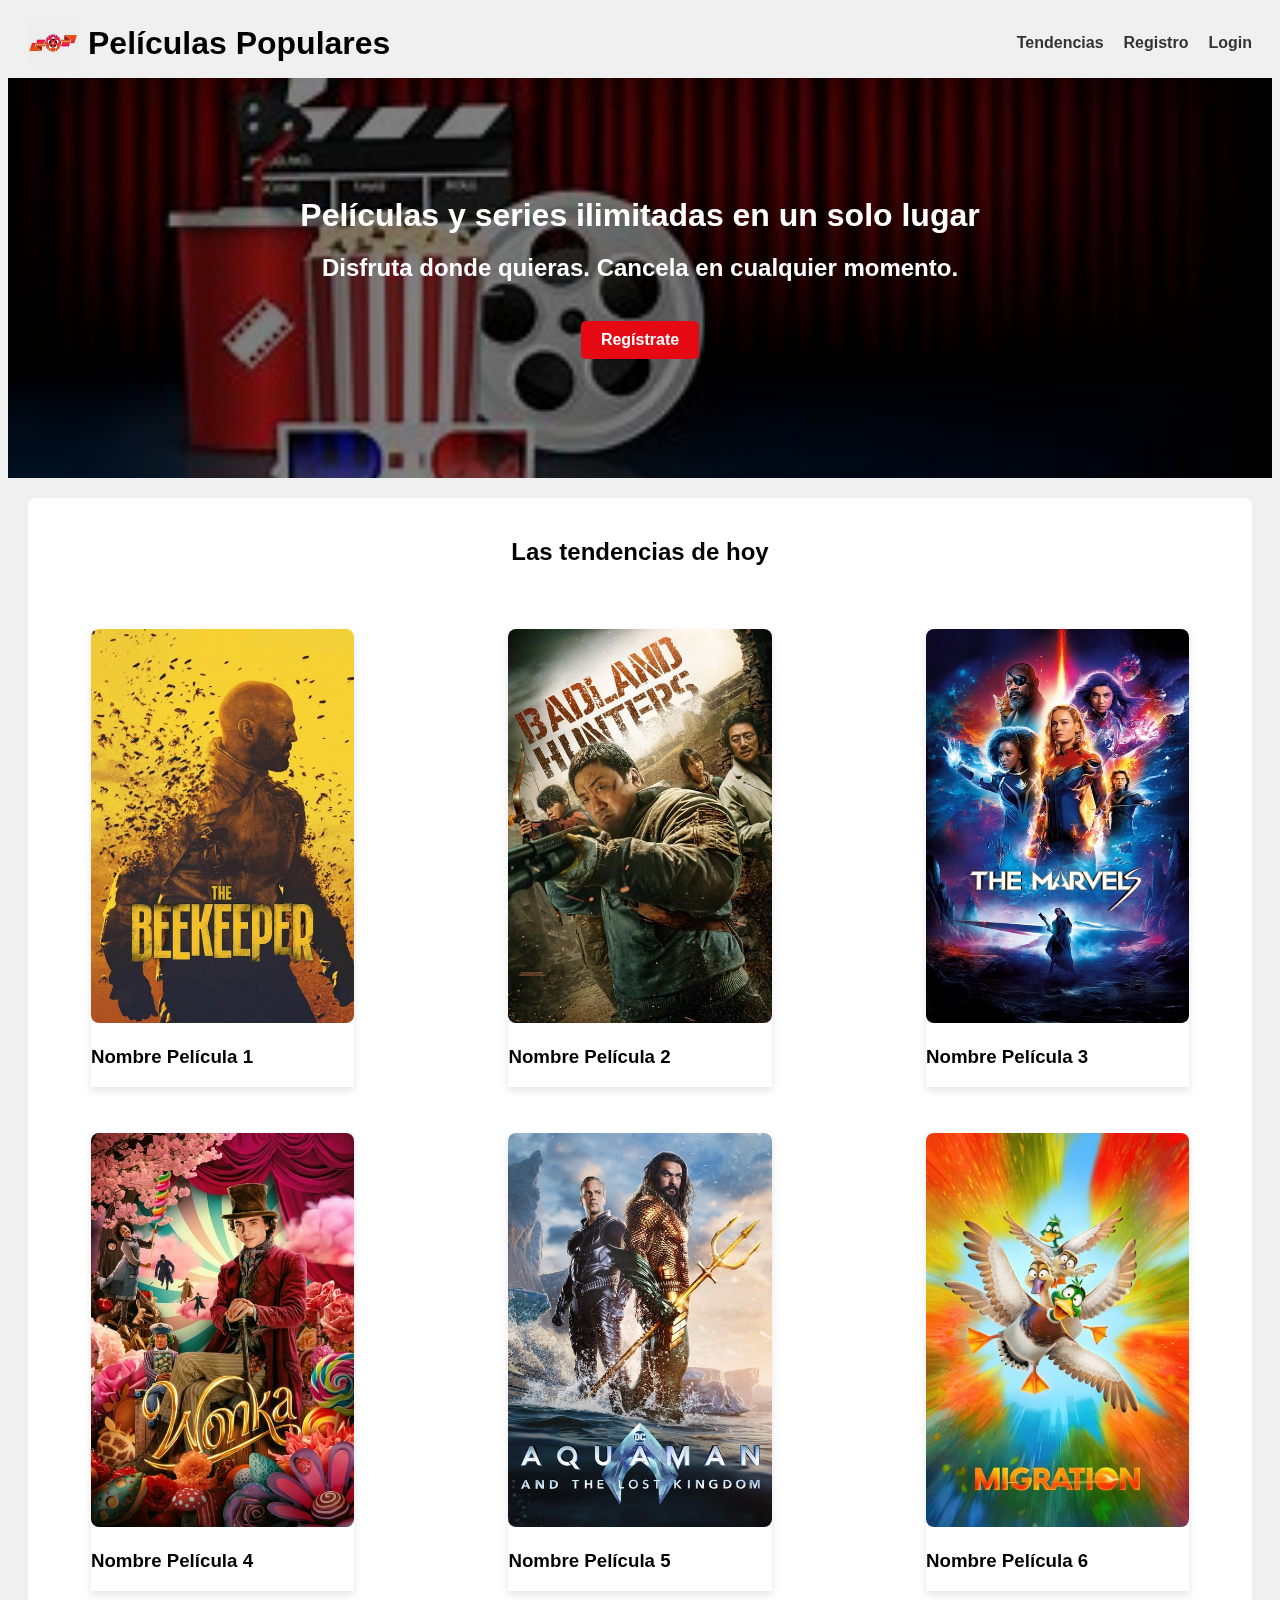
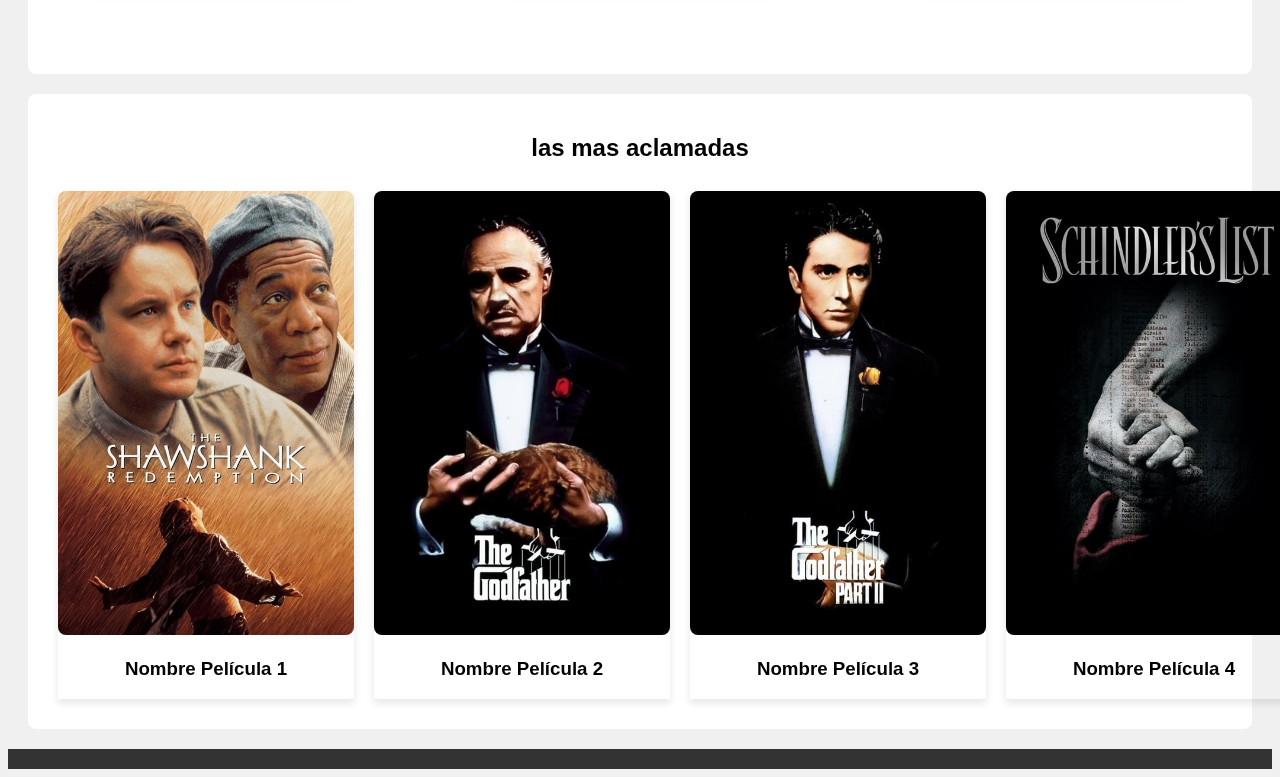
==== index.html @ fe39dc94 "tp front" ====
<!DOCTYPE html>
<html lang="es">

<head>
    <meta charset="UTF-8">
    <meta name="viewport" content="width=device-width, initial-scale=1.0">
    <title>Películas Populares</title>
    <link rel="stylesheet" href="/assets/css/styles.css">
</head>

<body>
    <header>
        <div class="logo-title-container">
            <img src="/assets/images/logo.png" alt="Logo" class="logo">
            <h1>Películas Populares</h1>
        </div>
        <nav>
            <ul>
                <li><a href="#tendencias">Tendencias</a></li>
                <li><a href="./pages/register.html">Registro</a></li>
                <li><a href="./pages/login.html">Login</a></li>
            </ul>
        </nav>
    </header>
    <div class="main-content">
        <img src="assets/images/cine.png" alt="Imagen de cine" class="movie-image">
        <div class="section-entertainment">
            <div class="titles-container">
                <h1>Películas y series ilimitadas en un solo lugar</h1>
                <h2>Disfruta donde quieras. Cancela en cualquier momento.</h2>
                <a href="./pages/registro.html" class="btn-signup">Regístrate</a>
            </div>
        </div>
    </div>
    <section id="tendencias-hoy">
        <h2 style="text-align: center;">Las tendencias de hoy</h2>
        <div class="peliculas-container">
            <div class="peliculas-grid">
                <!-- Aquí van las imágenes y detalles de las películas -->
                <div class="pelicula-grid" style="order: 1;">
                    <img src="assets/images/peli_1.jpg" alt="Nombre Película 1">
                    <h3>Nombre Película 1</h3>
                </div>
                <div class="pelicula-grid" style="order: 1;">
                    <img src="assets/images/peli_2.jpg" alt="Nombre Película 2">
                    <h3>Nombre Película 2</h3>
                </div>
                <div class="pelicula-grid" style="order: 1;">
                    <img src="assets/images/peli_3.jpg" alt="Nombre Película 2">
                    <h3>Nombre Película 3</h3>
                </div>
                <div class="pelicula-grid" style="order: 1;">
                    <img src="assets/images/peli_4.jpg" alt="Nombre Película 4">
                    <h3>Nombre Película 4</h3>
                </div>
                <div class="pelicula-grid" style="order: 1;">
                    <img src="assets/images/peli_5.jpg" alt="Nombre Película 5">
                    <h3>Nombre Película 5</h3>
                </div>
                <div class="pelicula-grid" style="order: 1;">
                    <img src="assets/images/peli_6.jpg" alt="Nombre Película 6">
                    <h3>Nombre Película 6</h3>
                </div>
            </div>
        </div>
      
    </section>

    <section id="tendencias">
        <h2 style="text-align: center;">las mas aclamadas</h2>
        <div class="peliculas-galeria">
            <div class="pelicula">
                <img src="assets/images/aclamada_1.jpg" alt="Nombre Película 1">
                <h3>Nombre Película 1</h3>
            </div>
            <div class="pelicula">
                <img src="assets\images\aclamada_2.jpg" alt="Nombre Película 2">
                <h3>Nombre Película 2</h3>
            </div>
            <div class="pelicula">
                <img src="assets\images\aclamada_3.jpg" alt="Nombre Película 3">
                <h3>Nombre Película 3</h3>
            </div>
            <div class="pelicula">
                <img src="assets\images\aclamada_4.jpg" alt="Nombre Película 4">
                <h3>Nombre Película 4</h3>
            </div>
            <div class="pelicula">
                <img src="assets\images\aclamada_5.jpg" alt="Nombre Película 5">
                <h3>Nombre Película 5</h3>
            </div>
            <div class="pelicula">
                <img src="assets\images\aclamada_6.jpg" alt="Nombre Película 6">
                <h3>Nombre Película 6</h3>
            </div>
            <div class="pelicula">
                <img src="assets\images\aclamada_7.jpg" alt="Nombre Película 7">
                <h3>Nombre Película 7</h3>
            </div>
            <div class="pelicula">
                <img src="assets\images\aclamada_8.jpg" alt="Nombre Película 8">
                <h3>Nombre Película 8</h3>
            </div>
            <div class="pelicula">
                <img src="assets\images\aclamada_9.jpg" alt="Nombre Película 9">
                <h3>Nombre Película 9</h3>
            </div>
            <div class="pelicula">
                <img src="assets\images\aclamada_10.jpg" alt="Nombre Película 10">
                <h3>Nombre Película 10</h3>
            </div>
            <div class="pelicula">
                <img src="assets\images\aclamada_11.jpg" alt="Nombre Película 11">
                <h3>Nombre Película 11</h3>
            </div>
            <div class="pelicula">
                <img src="assets\images\aclamada_12.jpg" alt="Nombre Película 12">
                <h3>Nombre Película 12</h3>
            </div>
        </div>
    </section>

    <footer>
      
    </footer>
</body>

</html>
---- assets/css/styles.css ----
body {
    font-family: Arial, sans-serif;
    background-color: #f0f0f0; 
}

header {
    display: flex;
    justify-content: space-between;
    align-items: center;
    padding: 10px 20px;
    background-color: transparent;
}

.logo-title-container {
    display: flex;
    align-items: center;
}

.logo {
    width: 50px;
    height: 50px;
    margin-right: 10px;
    mix-blend-mode: multiply;
}

h1 {
    margin: 0; 
}

nav ul {
    list-style-type: none;
    padding: 0;
    display: flex;
    margin: 0;
}

nav ul li {
    margin-left: 20px; 
}

nav ul li a {
    text-decoration: none;
    color: #333; 
    font-weight: bold;
}

section {
    margin: 20px;
    padding: 20px;
    background-color: white;
    border-radius: 8px;
}

.pelicula {
    margin-bottom: 20px;
}

.pelicula img {
    width: 100%;
    height: auto;
    border-radius: 8px;
}

footer {
    text-align: center;
    padding: 10px 0;
    background-color: #333;
    color: white;
}

input[type="text"],
input[type="email"],
input[type="password"] {
    display: block;
    width: 100%;
    padding: 10px;
    margin-top: 10px;
    box-sizing: border-box;
}

button {
    width: 100%;
    padding: 10px;
    background-color: #5cb85c;
    color: white;
    border: none;
    margin-top: 10px;
    cursor: pointer;
}

.main-content {
    display: flex;
    justify-content: center;
    align-items: center;
    background-color: #000;
    color: white;
    height: 400px; 
    position: relative;
    text-align: center;
}

.movie-image {
    width: 100%;
    height: 400px;
    object-fit: cover;
    opacity: 0.5; 
    position: absolute;
}

.section-entertainment {
    position: relative;
    z-index: 10;
}

.titles-container {
    max-width: 800px;
    padding: 20px;
}

.btn-signup {
    display: inline-block;
    padding: 10px 20px;
    background-color: #e50914;
    color: white;
    text-decoration: none;
    border-radius: 5px;
    margin-top: 20px;
    font-weight: bold;
}

.peliculas-galeria {
    display: flex;
    flex-wrap: nowrap; 
    animation: desplazar 30s linear infinite; 
}

.pelicula {
    flex: 0 0 25%; 
    margin: 10px;
    box-shadow: 0 4px 8px rgba(0,0,0,0.1);
    transition: transform 0.3s ease;
}

.pelicula img {
    width: 100%;
    height: auto;
    border-radius: 8px;
}

.pelicula h3 {
    text-align: center;
}

.pelicula:hover {
    transform: scale(1.05);
}

@keyframes desplazar {
    0% { transform: translateX(0); }
    100% { transform: translateX(-100%); } 
}

.peliculas-container {
    position: relative;
    margin: 20px 0;
    overflow: hidden;
}

.peliculas-grid {
    display: flex;
    flex-wrap: wrap;
    justify-content: space-around;
    padding: 20px;
}

.pelicula-grid {
    width: 23%;
    margin: 1%;
}

.btn-prev, .btn-next {
    position: absolute;
    top: 50%;
    padding: 10px 20px;
    color: white;
    background-color: #444;
    border: none;
    cursor: pointer;
}

.btn-prev {
    left: 10px;
}

.btn-next {
    right: 10px;
}

.btn-prev:hover, .btn-next:hover {
    background-color: #666;
} 

.peliculas-grid {
    display: flex;
    flex-wrap: wrap;
    justify-content: space-between; 
    padding: 20px; 
}

.pelicula-grid {
    width: 23%; 
    margin: 2%;
    box-shadow: 0 4px 8px rgba(0,0,0,0.1); 
    transition: transform 0.3s ease; 
}

.pelicula-grid img {
    width: 100%; 
    height: auto; 
    border-radius: 8px; 
}

.pelicula-grid:hover {
    transform: scale(1.05); 
}

.btn-prev, .btn-next {
    position: absolute;
    top: 50%; 
    transform: translateY(-50%); 
    padding: 10px 20px;
    color: white;
    background-color: #444;
    border: none;
    cursor: pointer;
}

.btn-prev {
    left: 0;
}

.btn-next {
    right: 0; 
}

.btn-prev:hover, .btn-next:hover {
    background-color: #666; 
}
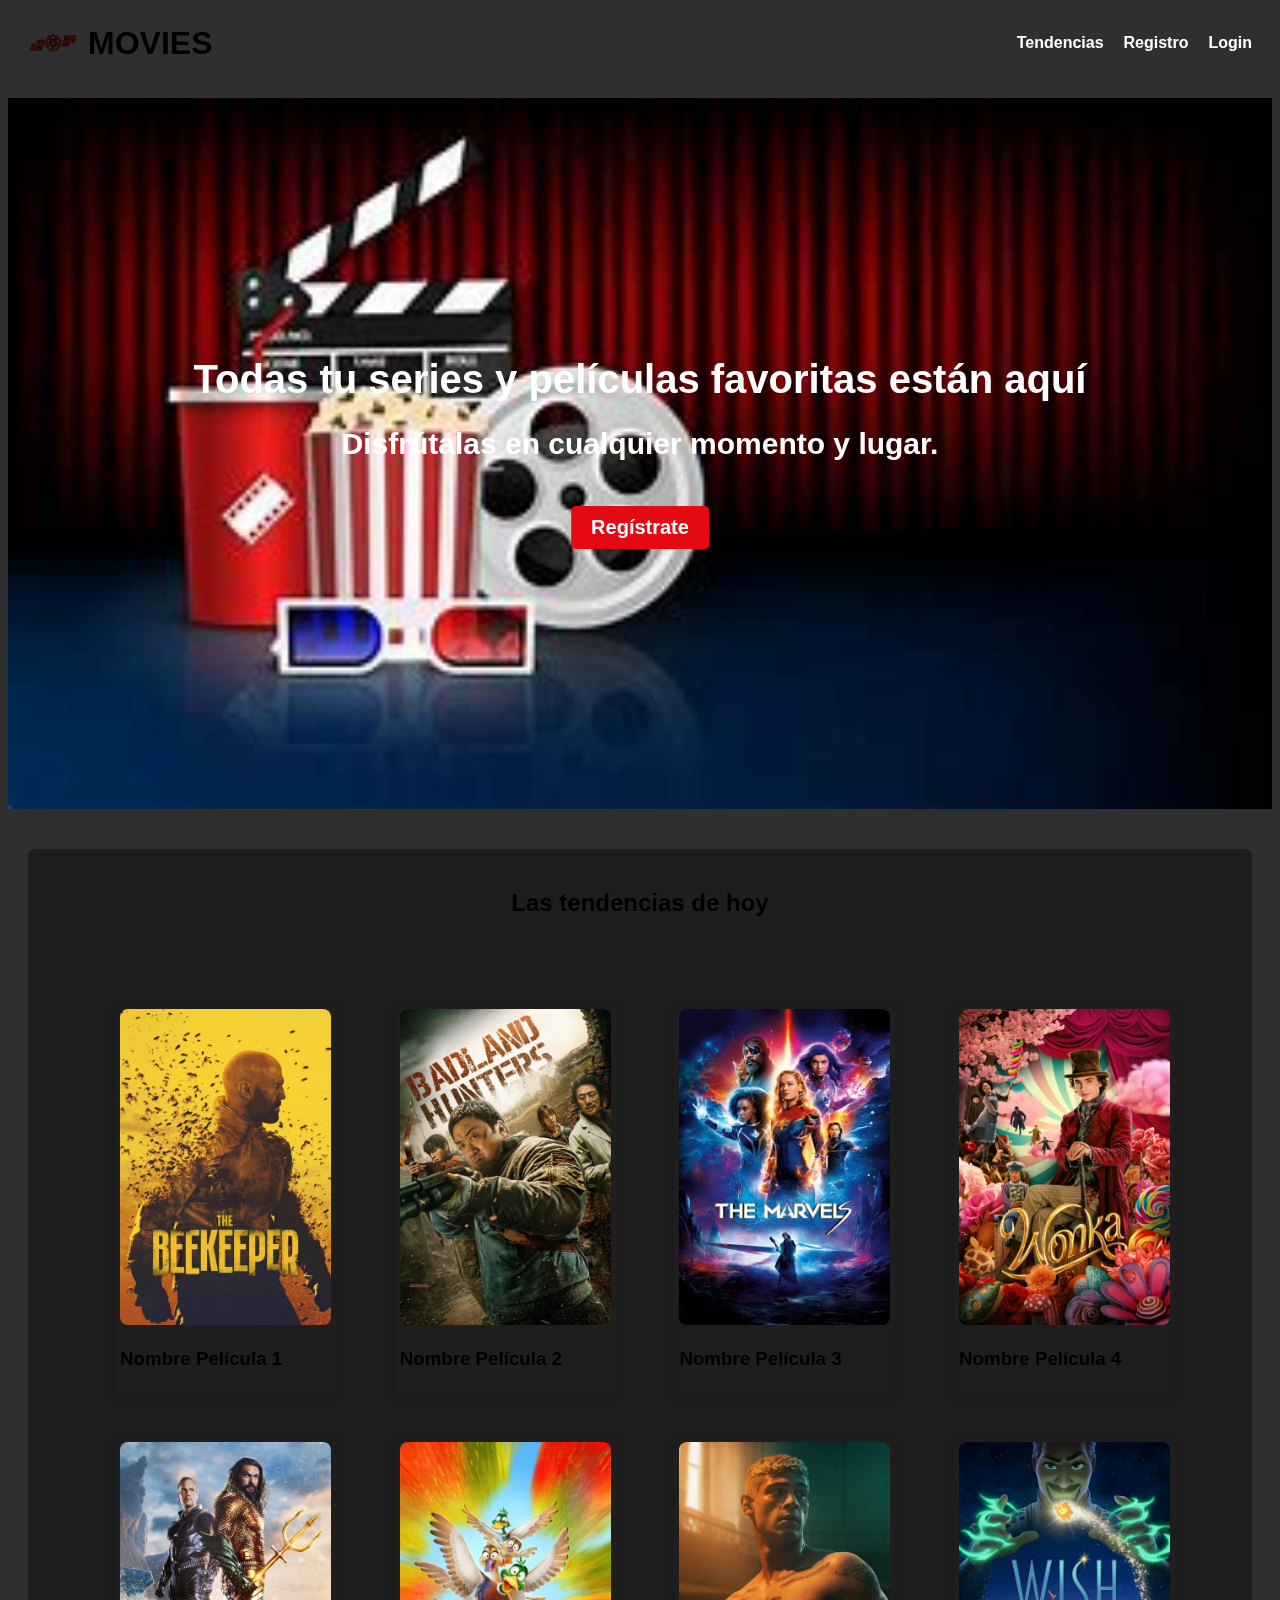
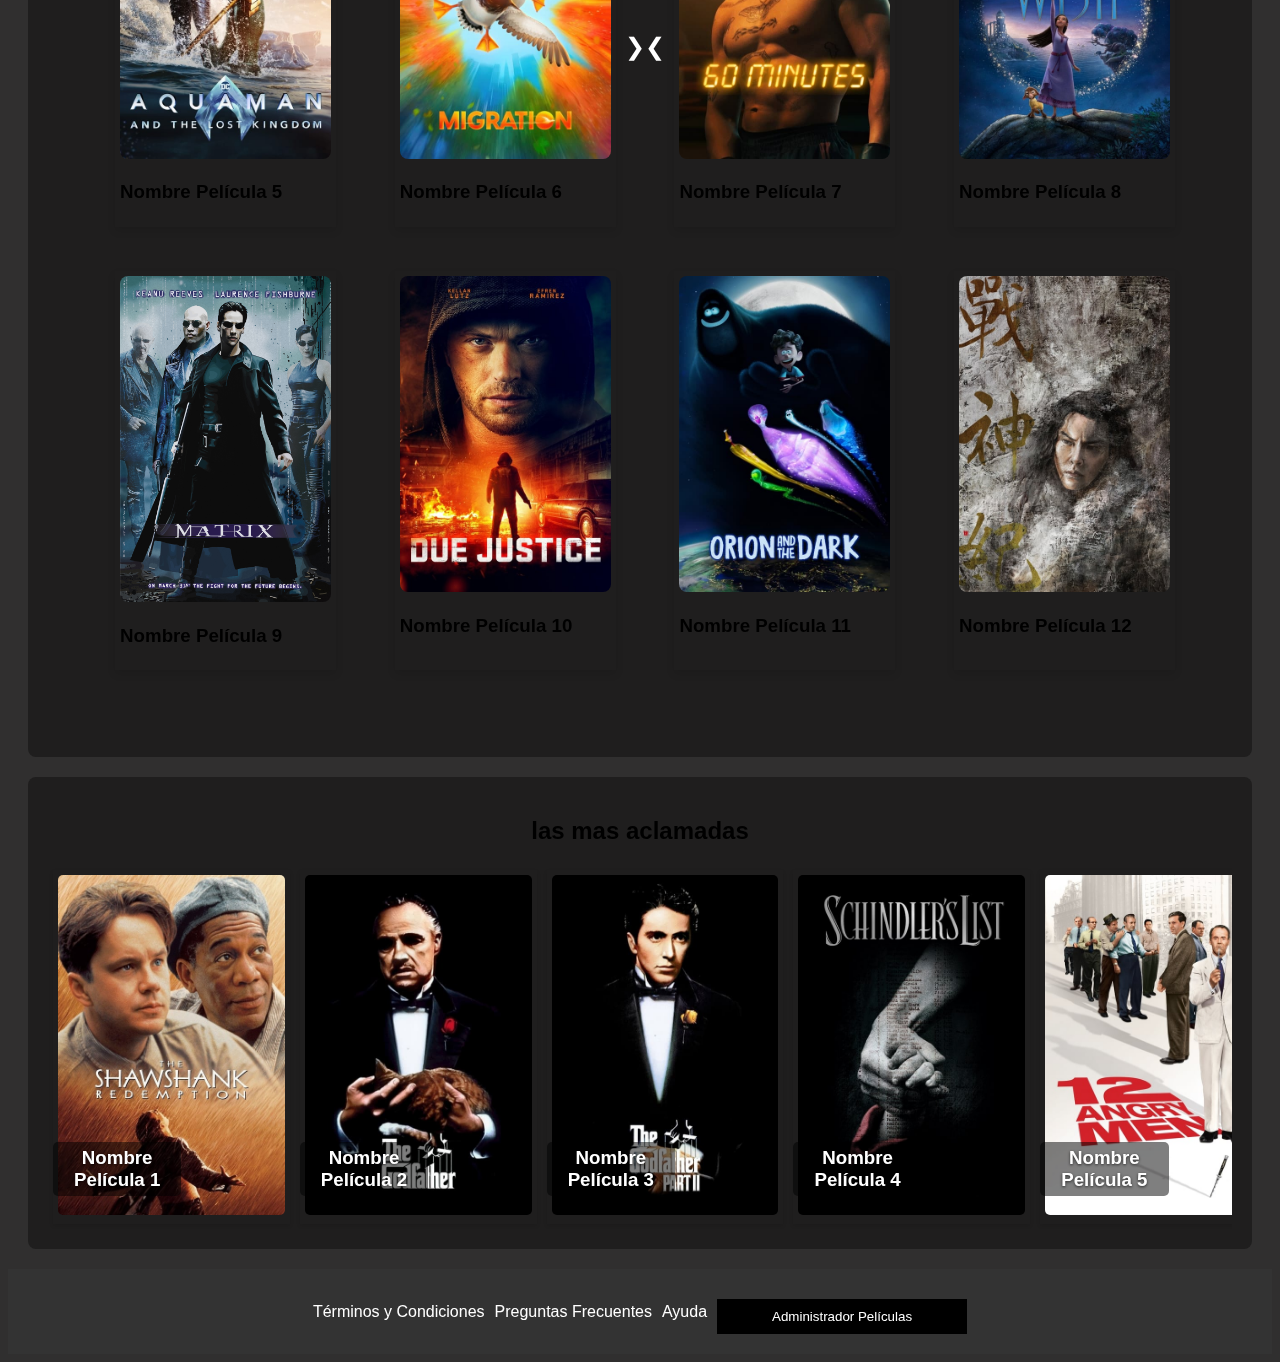
==== commit 52d39088: "tp front agregando cosas" ====
--- a/index.html
+++ b/index.html
@@ -4,7 +4,7 @@
 <head>
     <meta charset="UTF-8">
     <meta name="viewport" content="width=device-width, initial-scale=1.0">
-    <title>Películas Populares</title>
+    <title>MOVIES</title>
     <link rel="stylesheet" href="/assets/css/styles.css">
 </head>
 
@@ -12,7 +12,7 @@
     <header>
         <div class="logo-title-container">
             <img src="/assets/images/logo.png" alt="Logo" class="logo">
-            <h1>Películas Populares</h1>
+            <h1>MOVIES</h1>
         </div>
         <nav>
             <ul>
@@ -24,48 +24,69 @@
     </header>
     <div class="main-content">
         <img src="assets/images/cine.png" alt="Imagen de cine" class="movie-image">
-        <div class="section-entertainment">
-            <div class="titles-container">
-                <h1>Películas y series ilimitadas en un solo lugar</h1>
-                <h2>Disfruta donde quieras. Cancela en cualquier momento.</h2>
-                <a href="./pages/registro.html" class="btn-signup">Regístrate</a>
-            </div>
+        <div class="titles-container">
+            <h1>Todas tu series y películas favoritas están aquí</h1>
+            <h2>Disfrútalas en cualquier momento y lugar.</h2>
+            <a href="./pages/registro.html" class="btn-signup">Regístrate</a>
         </div>
     </div>
     <section id="tendencias-hoy">
         <h2 style="text-align: center;">Las tendencias de hoy</h2>
         <div class="peliculas-container">
+            <button class="btn-prev">&#10094;</button>
             <div class="peliculas-grid">
-                <!-- Aquí van las imágenes y detalles de las películas -->
-                <div class="pelicula-grid" style="order: 1;">
-                    <img src="assets/images/peli_1.jpg" alt="Nombre Película 1">
-                    <h3>Nombre Película 1</h3>
+                <div class="peliculas-grid">
+                    <div class="pelicula-grid">
+                        <img src="assets/images/peli_1.jpg" alt="Nombre Película 1">
+                        <h3>Nombre Película 1</h3>
+                    </div>
+                    <div class="pelicula-grid">
+                        <img src="assets/images/peli_2.jpg" alt="Nombre Película 2">
+                        <h3>Nombre Película 2</h3>
+                    </div>
+                    <div class="pelicula-grid">
+                        <img src="assets/images/peli_3.jpg" alt="Nombre Película 3">
+                        <h3>Nombre Película 3</h3>
+                    </div>
+                    <div class="pelicula-grid">
+                        <img src="assets/images/peli_4.jpg" alt="Nombre Película 4">
+                        <h3>Nombre Película 4</h3>
+                    </div>
+                    <div class="pelicula-grid">
+                        <img src="assets/images/peli_5.jpg" alt="Nombre Película 5">
+                        <h3>Nombre Película 5</h3>
+                    </div>
+                    <div class="pelicula-grid">
+                        <img src="assets/images/peli_6.jpg" alt="Nombre Película 6">
+                        <h3>Nombre Película 6</h3>
+                    </div>
+                    <div class="pelicula-grid">
+                        <img src="assets/images/peli_7.jpg" alt="Nombre Película 7">
+                        <h3>Nombre Película 7</h3>
+                    </div>
+                    <div class="pelicula-grid">
+                        <img src="assets/images/peli_8.jpg" alt="Nombre Película 8">
+                        <h3>Nombre Película 8</h3>
+                    </div>
+                    <div class="pelicula-grid">
+                        <img src="assets/images/peli_13.jpg" alt="Nombre Película 9">
+                        <h3>Nombre Película 9</h3>
+                    </div>
+                    <div class="pelicula-grid">
+                        <img src="assets/images/peli_10.jpg" alt="Nombre Película 10">
+                        <h3>Nombre Película 10</h3>
+                    </div>
+                    <div class="pelicula-grid">
+                        <img src="assets/images/peli_11.jpg" alt="Nombre Película 11">
+                        <h3>Nombre Película 11</h3>
+                    </div>
+                    <div class="pelicula-grid">
+                        <img src="assets/images/peli_12.jpg" alt="Nombre Película 12">
+                        <h3>Nombre Película 12</h3>
+                    </div>
+                    <button class="btn-next">&#10095;</button>
                 </div>
-                <div class="pelicula-grid" style="order: 1;">
-                    <img src="assets/images/peli_2.jpg" alt="Nombre Película 2">
-                    <h3>Nombre Película 2</h3>
-                </div>
-                <div class="pelicula-grid" style="order: 1;">
-                    <img src="assets/images/peli_3.jpg" alt="Nombre Película 2">
-                    <h3>Nombre Película 3</h3>
-                </div>
-                <div class="pelicula-grid" style="order: 1;">
-                    <img src="assets/images/peli_4.jpg" alt="Nombre Película 4">
-                    <h3>Nombre Película 4</h3>
-                </div>
-                <div class="pelicula-grid" style="order: 1;">
-                    <img src="assets/images/peli_5.jpg" alt="Nombre Película 5">
-                    <h3>Nombre Película 5</h3>
-                </div>
-                <div class="pelicula-grid" style="order: 1;">
-                    <img src="assets/images/peli_6.jpg" alt="Nombre Película 6">
-                    <h3>Nombre Película 6</h3>
-                </div>
-            </div>
-        </div>
-      
     </section>
-
     <section id="tendencias">
         <h2 style="text-align: center;">las mas aclamadas</h2>
         <div class="peliculas-galeria">
@@ -119,10 +140,20 @@
             </div>
         </div>
     </section>
+    <footer>
+        <div class="footer-content">
+            <ul>
+                <li><a href="#terminos">Términos y Condiciones</a></li>
+                <li><a href="#preguntas">Preguntas Frecuentes</a></li>
+                <li><a href="#ayuda">Ayuda</a></li>
+            </ul>
+            <button class="btn-admin">Administrador Películas</button>
+        </div>
+    </footer>
 
-    <footer>
-      
-    </footer>
+</body>
+
+</html>
 </body>
 
 </html>--- a/assets/css/styles.css
+++ b/assets/css/styles.css
@@ -1,6 +1,7 @@
 body {
     font-family: Arial, sans-serif;
-    background-color: #f0f0f0; 
+    background-color: #302f2f;
+    overflow-x: hidden;
 }
 
 header {
@@ -24,7 +25,7 @@
 }
 
 h1 {
-    margin: 0; 
+    margin: 0;
 }
 
 nav ul {
@@ -35,19 +36,19 @@
 }
 
 nav ul li {
-    margin-left: 20px; 
+    margin-left: 20px;
 }
 
 nav ul li a {
     text-decoration: none;
-    color: #333; 
+    color: #ffffff;
     font-weight: bold;
 }
 
 section {
     margin: 20px;
     padding: 20px;
-    background-color: white;
+    background-color: #1f1e1e;
     border-radius: 8px;
 }
 
@@ -59,13 +60,6 @@
     width: 100%;
     height: auto;
     border-radius: 8px;
-}
-
-footer {
-    text-align: center;
-    padding: 10px 0;
-    background-color: #333;
-    color: white;
 }
 
 input[type="text"],
@@ -90,21 +84,53 @@
 
 .main-content {
     display: flex;
+    flex-direction: column;
     justify-content: center;
     align-items: center;
-    background-color: #000;
-    color: white;
-    height: 400px; 
+    color: white;
+    height: auto;
+    text-align: center;
+    padding: 20px 0;
     position: relative;
+}
+
+.movie-image {
+    width: 100%;
+    height: auto;
+    object-fit: cover;
+    opacity: 1;
+}
+
+.titles-container {
+    position: absolute;
+    top: 50%;
+    left: 50%;
+    transform: translate(-50%, -50%);
+    width: 90%;
     text-align: center;
-}
-
-.movie-image {
-    width: 100%;
-    height: 400px;
-    object-fit: cover;
-    opacity: 0.5; 
-    position: absolute;
+    animation: fadeIn 2s ease-in-out;
+    font-size: 20px;
+}
+
+@keyframes fadeIn {
+    from {
+        opacity: 0;
+    }
+
+    to {
+        opacity: 1;
+    }
+}
+
+.btn-signup {
+    padding: 10px 20px;
+    background-color: #e50914;
+    color: white;
+    text-decoration: none;
+    border-radius: 5px;
+    font-weight: bold;
+    display: inline-block;
+    margin-top: 20px;
 }
 
 .section-entertainment {
@@ -112,65 +138,91 @@
     z-index: 10;
 }
 
-.titles-container {
-    max-width: 800px;
-    padding: 20px;
-}
-
-.btn-signup {
-    display: inline-block;
-    padding: 10px 20px;
-    background-color: #e50914;
-    color: white;
-    text-decoration: none;
-    border-radius: 5px;
-    margin-top: 20px;
-    font-weight: bold;
-}
-
-.peliculas-galeria {
-    display: flex;
-    flex-wrap: nowrap; 
-    animation: desplazar 30s linear infinite; 
-}
-
-.pelicula {
-    flex: 0 0 25%; 
-    margin: 10px;
-    box-shadow: 0 4px 8px rgba(0,0,0,0.1);
-    transition: transform 0.3s ease;
-}
-
-.pelicula img {
-    width: 100%;
-    height: auto;
-    border-radius: 8px;
-}
-
-.pelicula h3 {
-    text-align: center;
-}
-
-.pelicula:hover {
-    transform: scale(1.05);
-}
-
-@keyframes desplazar {
-    0% { transform: translateX(0); }
-    100% { transform: translateX(-100%); } 
-}
-
 .peliculas-container {
     position: relative;
-    margin: 20px 0;
-    overflow: hidden;
-}
-
-.peliculas-grid {
-    display: flex;
-    flex-wrap: wrap;
-    justify-content: space-around;
-    padding: 20px;
+    width: 100%;
+    overflow: visible;
+    padding: 5px;
+}
+
+.pelicula-grid,
+.pelicula {
+    flex: 0 0 20%;
+    max-width: 20%;
+    margin: 1%;
+    box-sizing: border-box;
+    padding: 5px;
+}
+
+.pelicula-grid img,
+.pelicula img {
+    width: 100%;
+    height: auto;
+    border-radius: 5px;
+}
+
+.pelicula-grid:hover,
+.pelicula:hover {
+    transform: scale(1.03);
+}
+
+.btn-prev,
+.btn-next {
+    position: absolute;
+    top: 50%;
+    transform: translateY(-50%);
+    border: none;
+    background-color: transparent;
+    cursor: pointer;
+    font-size: 24px;
+}
+
+.btn-prev {
+    left: 10px;
+}
+
+.btn-next {
+    right: 10px;
+}
+
+.peliculas-galeria {
+    display: flex;
+    flex-wrap: nowrap;
+    animation: desplazar 30s linear infinite;
+    overflow-x: auto;
+}
+
+.pelicula {
+    flex: 0 0 20%;
+    max-width: 20%;
+    margin: 5px;
+    box-shadow: 0 2px 4px rgba(0, 0, 0, 0.1);
+    transition: transform 0.3s ease;
+    position: relative;
+}
+
+.pelicula img {
+    width: 100%;
+    height: auto;
+    border-radius: 5px;
+}
+
+.pelicula h3 {
+    position: absolute;
+    bottom: 10px;
+    left: 0;
+    right: 30px;
+    width: 50%;
+    text-align: center;
+    color: white;
+    text-shadow: 0 1px 3px rgba(0, 0, 0, 0.7);
+    padding: 5px;
+    background-color: rgba(0, 0, 0, 0.5);
+    border-radius: 5px;
+}
+
+.pelicula:hover {
+    transform: scale(1.03);
 }
 
 .pelicula-grid {
@@ -178,73 +230,261 @@
     margin: 1%;
 }
 
-.btn-prev, .btn-next {
-    position: absolute;
-    top: 50%;
+.peliculas-container {
+    overflow: hidden;
+    width: 100%;
+}
+
+.peliculas-grid {
+    display: flex;
+    width: calc(25% * número total de películas);
+    transition: transform 0.5s ease-in-out;
+}
+
+.pelicula-grid {
+    width: 25%;
+    box-sizing: border-box;
+    padding: 5px;
+}
+
+.peliculas-grid {
+    display: flex;
+    flex-wrap: wrap;
+    justify-content: space-between;
+    padding: 20px;
+}
+
+.pelicula-grid {
+    width: 23%;
+    margin: 2%;
+    box-shadow: 0 4px 8px rgba(0, 0, 0, 0.1);
+    transition: transform 0.3s ease;
+}
+
+.pelicula-grid img {
+    width: 100%;
+    height: auto;
+    border-radius: 8px;
+}
+
+.pelicula-grid:hover {
+    transform: scale(1.05);
+}
+
+footer {
+    background-color: #333;
+    color: white;
+    padding: 20px;
+    text-align: center;
+}
+
+.footer-content {
+    display: flex;
+    align-items: center;
+    justify-content: center;
+}
+
+footer ul {
+    list-style-type: none;
+    padding: 0;
+    margin: 0;
+    display: flex;
+    align-items: center;
+}
+
+footer ul li {
+    margin-right: 10px;
+}
+
+footer a {
+    color: white;
+    text-decoration: none;
+}
+
+footer a:hover {
+    text-decoration: underline;
+}
+
+.btn-admin {
+    background-color: black;
+    color: white;
+    border: none;
     padding: 10px 20px;
-    color: white;
-    background-color: #444;
-    border: none;
     cursor: pointer;
-}
-
-.btn-prev {
-    left: 10px;
-}
-
-.btn-next {
-    right: 10px;
-}
-
-.btn-prev:hover, .btn-next:hover {
-    background-color: #666;
-} 
-
-.peliculas-grid {
-    display: flex;
-    flex-wrap: wrap;
-    justify-content: space-between; 
-    padding: 20px; 
-}
-
-.pelicula-grid {
-    width: 23%; 
-    margin: 2%;
-    box-shadow: 0 4px 8px rgba(0,0,0,0.1); 
-    transition: transform 0.3s ease; 
-}
-
-.pelicula-grid img {
-    width: 100%; 
-    height: auto; 
-    border-radius: 8px; 
-}
-
-.pelicula-grid:hover {
-    transform: scale(1.05); 
-}
-
-.btn-prev, .btn-next {
-    position: absolute;
-    top: 50%; 
-    transform: translateY(-50%); 
-    padding: 10px 20px;
-    color: white;
-    background-color: #444;
-    border: none;
-    cursor: pointer;
-}
-
-.btn-prev {
-    left: 0;
-}
-
-.btn-next {
-    right: 0; 
-}
-
-.btn-prev:hover, .btn-next:hover {
-    background-color: #666; 
-}
-
-
+    width: 250px;
+}
+
+.btn-admin:hover {
+    background-color: #555;
+}
+
+
+@media (max-width: 1080px) {
+    header {
+        flex-direction: column;
+        align-items: center;
+        text-align: center;
+    }
+
+    .main-content,
+    .section-entertainment {
+        padding: 10px;
+    }
+
+    .pelicula-grid,
+    .pelicula {
+        flex: 0 0 100%;
+        max-width: 100%;
+    }
+
+    .titles-container {
+        font-size: 16px;
+
+    }
+
+    footer ul li {
+        display: block;
+        margin: 5px 0;
+    }
+
+    .btn-admin {
+        width: 100%;
+        margin-top: 10px;
+    }
+}
+
+@media (max-width: 800px) {
+    header {
+        flex-direction: column;
+        align-items: center;
+        text-align: center;
+    }
+
+    .main-content,
+    .section-entertainment {
+        padding: 10px;
+    }
+
+    .pelicula-grid,
+    .pelicula {
+        flex: 0 0 100%;
+        max-width: 100%;
+    }
+
+    .titles-container {
+        font-size: 16px;
+    }
+
+    .footer {
+        flex-direction: column;
+    }
+
+    footer ul li {
+        display: block;
+        margin: 5px auto;
+    }
+
+    .btn-admin {
+        width: 90%;
+        margin: 10px auto;
+    }
+}
+
+@media (max-width: 768px) {
+    header {
+        flex-direction: column;
+        align-items: center;
+        text-align: center;
+    }
+
+    .main-content,
+    .section-entertainment {
+        padding: 10px;
+    }
+
+    .pelicula-grid,
+    .pelicula {
+        flex: 0 0 100%;
+        max-width: 100%;
+    }
+
+    .titles-container {
+        font-size: 16px;
+    }
+
+    footer ul li {
+        display: block;
+        margin: 8px 0;
+    }
+
+    .btn-admin {
+        width: 100%;
+        margin-top: 10px;
+    }
+}
+
+@media (max-width: 520px) {
+    header {
+        flex-direction: column;
+        align-items: center;
+        text-align: center;
+    }
+
+    .main-content,
+    .section-entertainment {
+        padding: 10px;
+    }
+
+    .pelicula-grid,
+    .pelicula {
+        flex: 0 0 100%;
+        max-width: 100%;
+    }
+
+    .titles-container {
+        font-size: 16px;
+    }
+
+    footer ul li {
+        display: block;
+        margin: 5px 0;
+    }
+
+    .btn-admin {
+        width: 60%;
+        padding: 8px 0;
+    }
+}
+
+@media (max-width: 320px) {
+    header {
+        flex-direction: column;
+        align-items: center;
+        text-align: center;
+    }
+
+    .main-content,
+    .section-entertainment {
+        padding: 10px;
+    }
+
+    .pelicula-grid,
+    .pelicula {
+        flex: 0 0 100%;
+        max-width: 100%;
+    }
+
+    .titles-container {
+        font-size: 16px;
+    }
+
+    footer ul li {
+        display: block;
+        margin: 3px 0;
+    }
+
+    .btn-admin {
+        width: 100%;
+        padding: 10px 0;
+    }
+}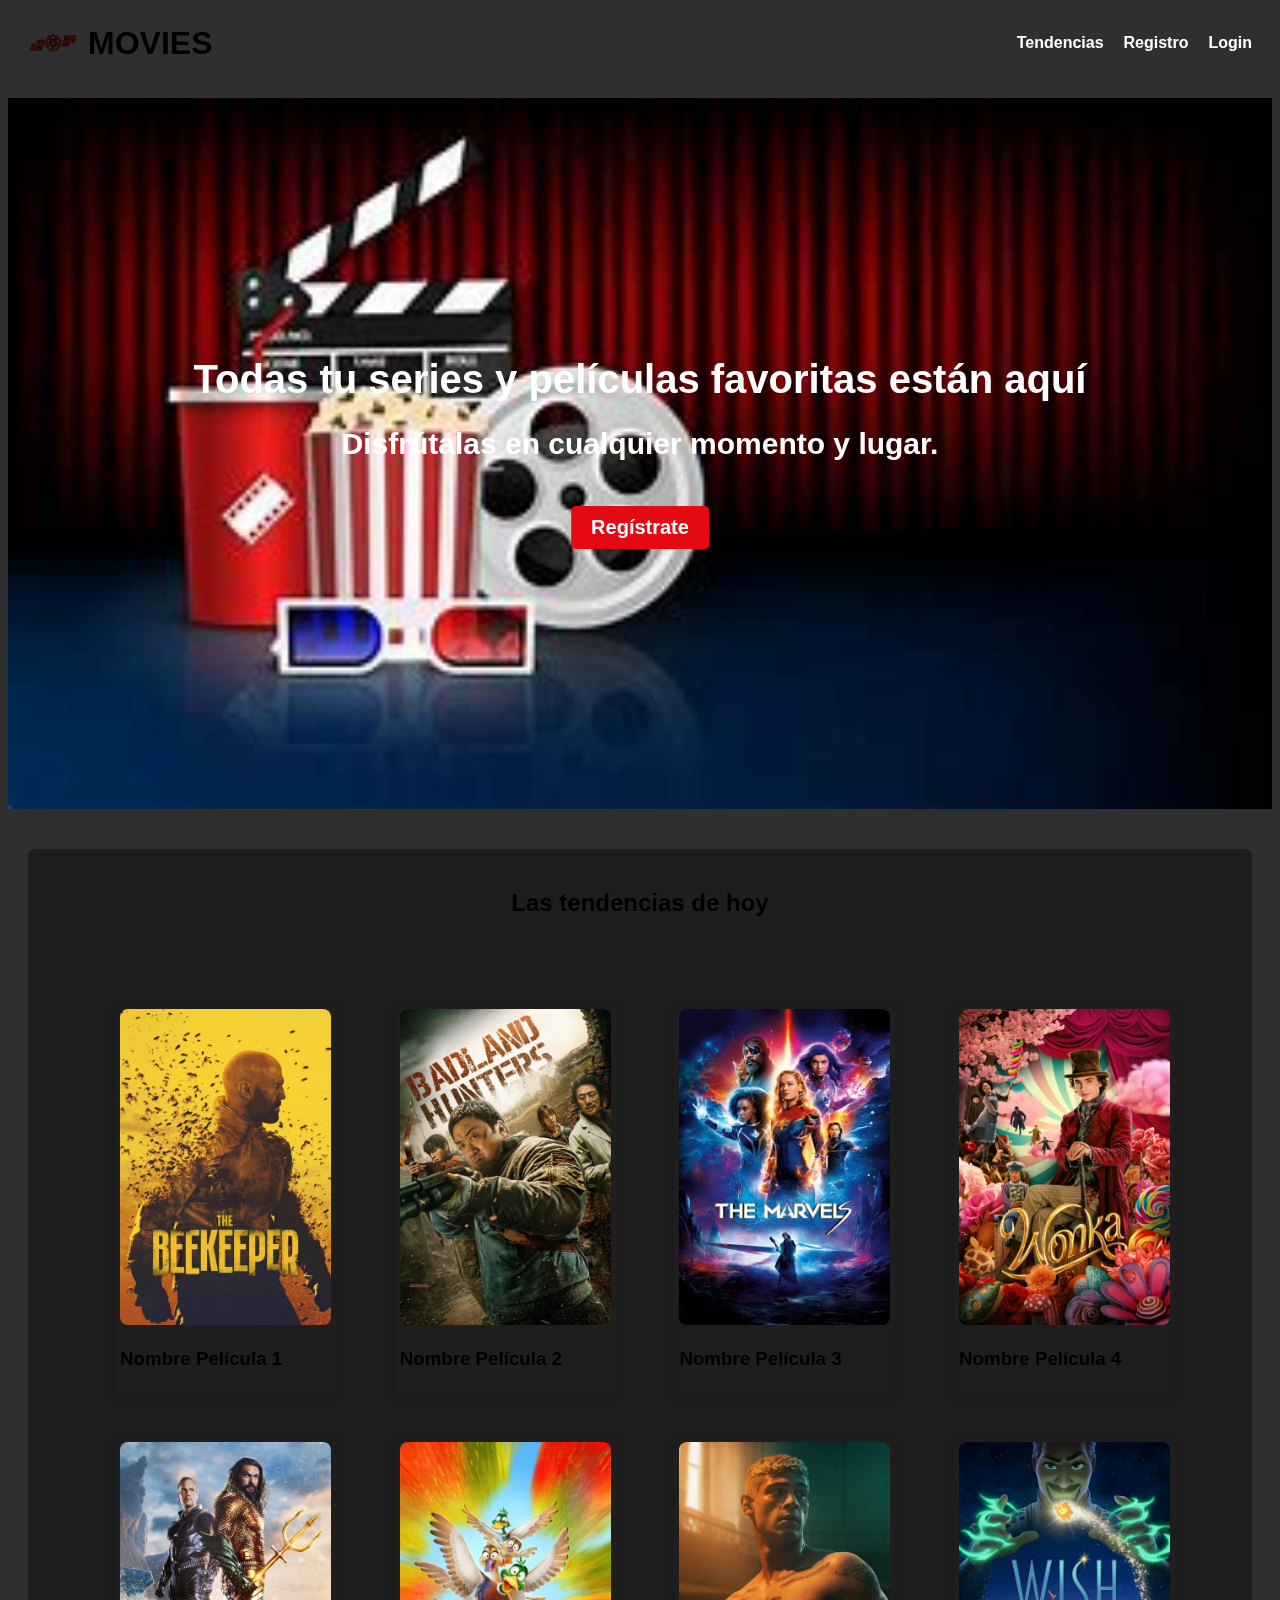
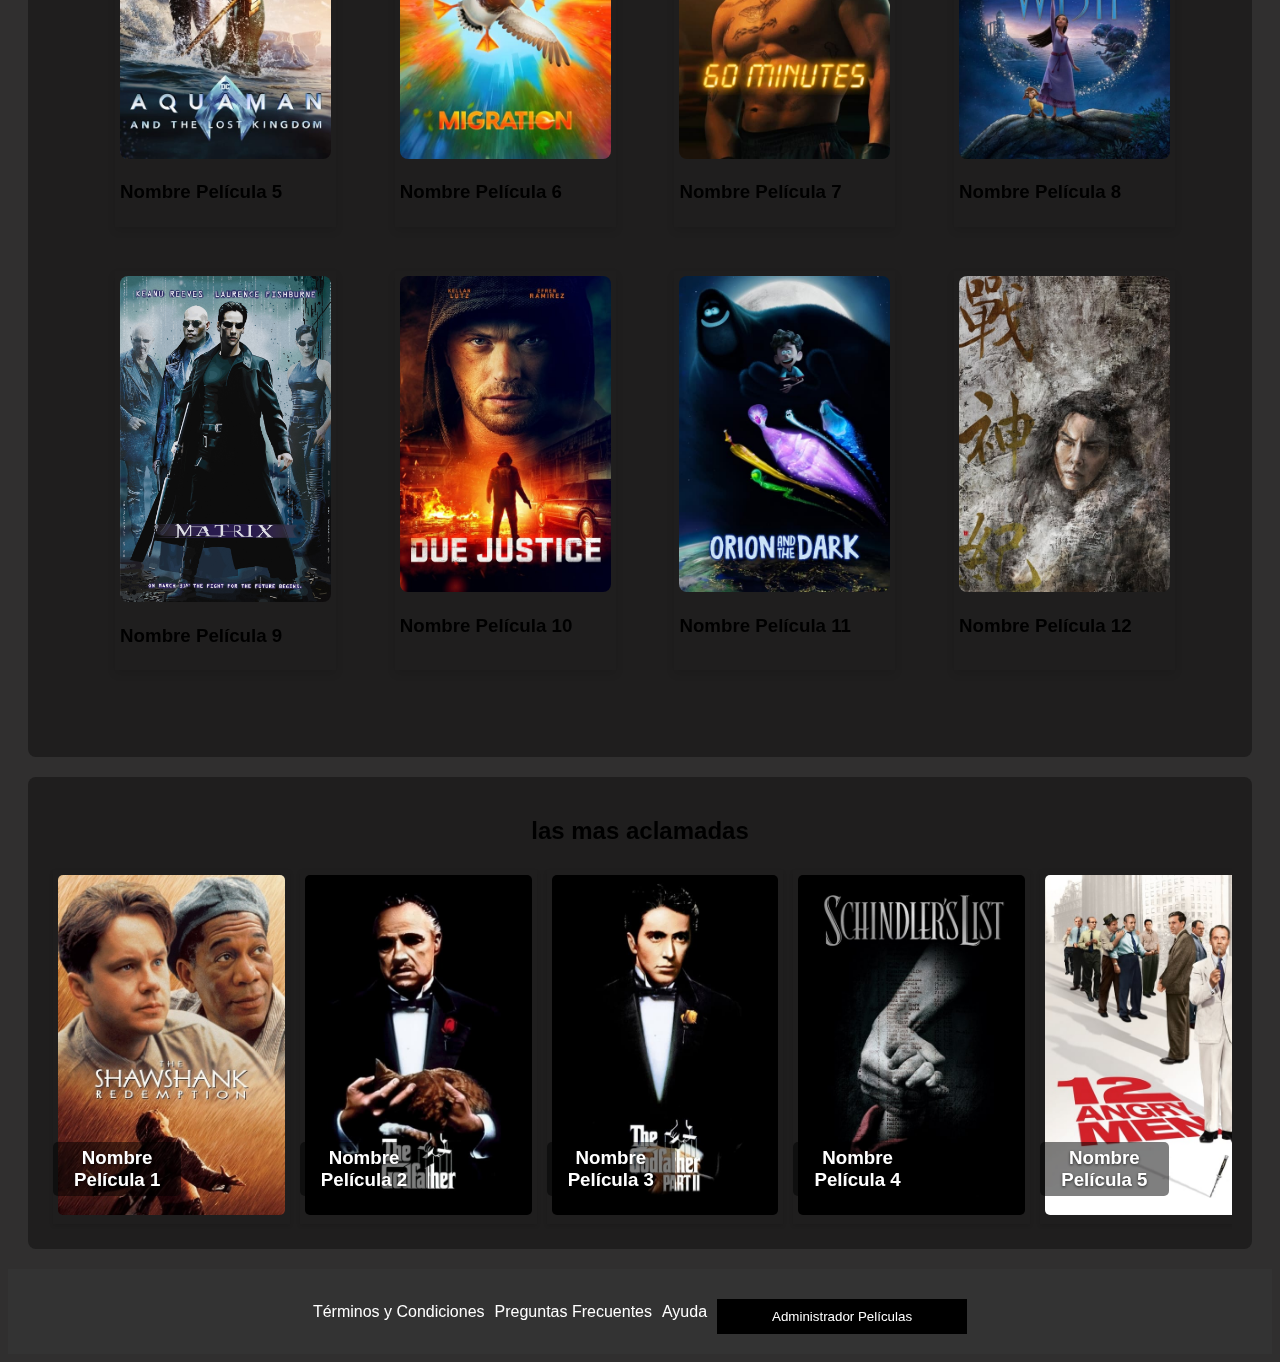
==== commit 1702085b: "arreglando tp front" ====
--- a/index.html
+++ b/index.html
@@ -33,7 +33,6 @@
     <section id="tendencias-hoy">
         <h2 style="text-align: center;">Las tendencias de hoy</h2>
         <div class="peliculas-container">
-            <button class="btn-prev">&#10094;</button>
             <div class="peliculas-grid">
                 <div class="peliculas-grid">
                     <div class="pelicula-grid">
@@ -84,7 +83,6 @@
                         <img src="assets/images/peli_12.jpg" alt="Nombre Película 12">
                         <h3>Nombre Película 12</h3>
                     </div>
-                    <button class="btn-next">&#10095;</button>
                 </div>
     </section>
     <section id="tendencias">
--- a/assets/css/styles.css
+++ b/assets/css/styles.css
@@ -166,24 +166,6 @@
     transform: scale(1.03);
 }
 
-.btn-prev,
-.btn-next {
-    position: absolute;
-    top: 50%;
-    transform: translateY(-50%);
-    border: none;
-    background-color: transparent;
-    cursor: pointer;
-    font-size: 24px;
-}
-
-.btn-prev {
-    left: 10px;
-}
-
-.btn-next {
-    right: 10px;
-}
 
 .peliculas-galeria {
     display: flex;
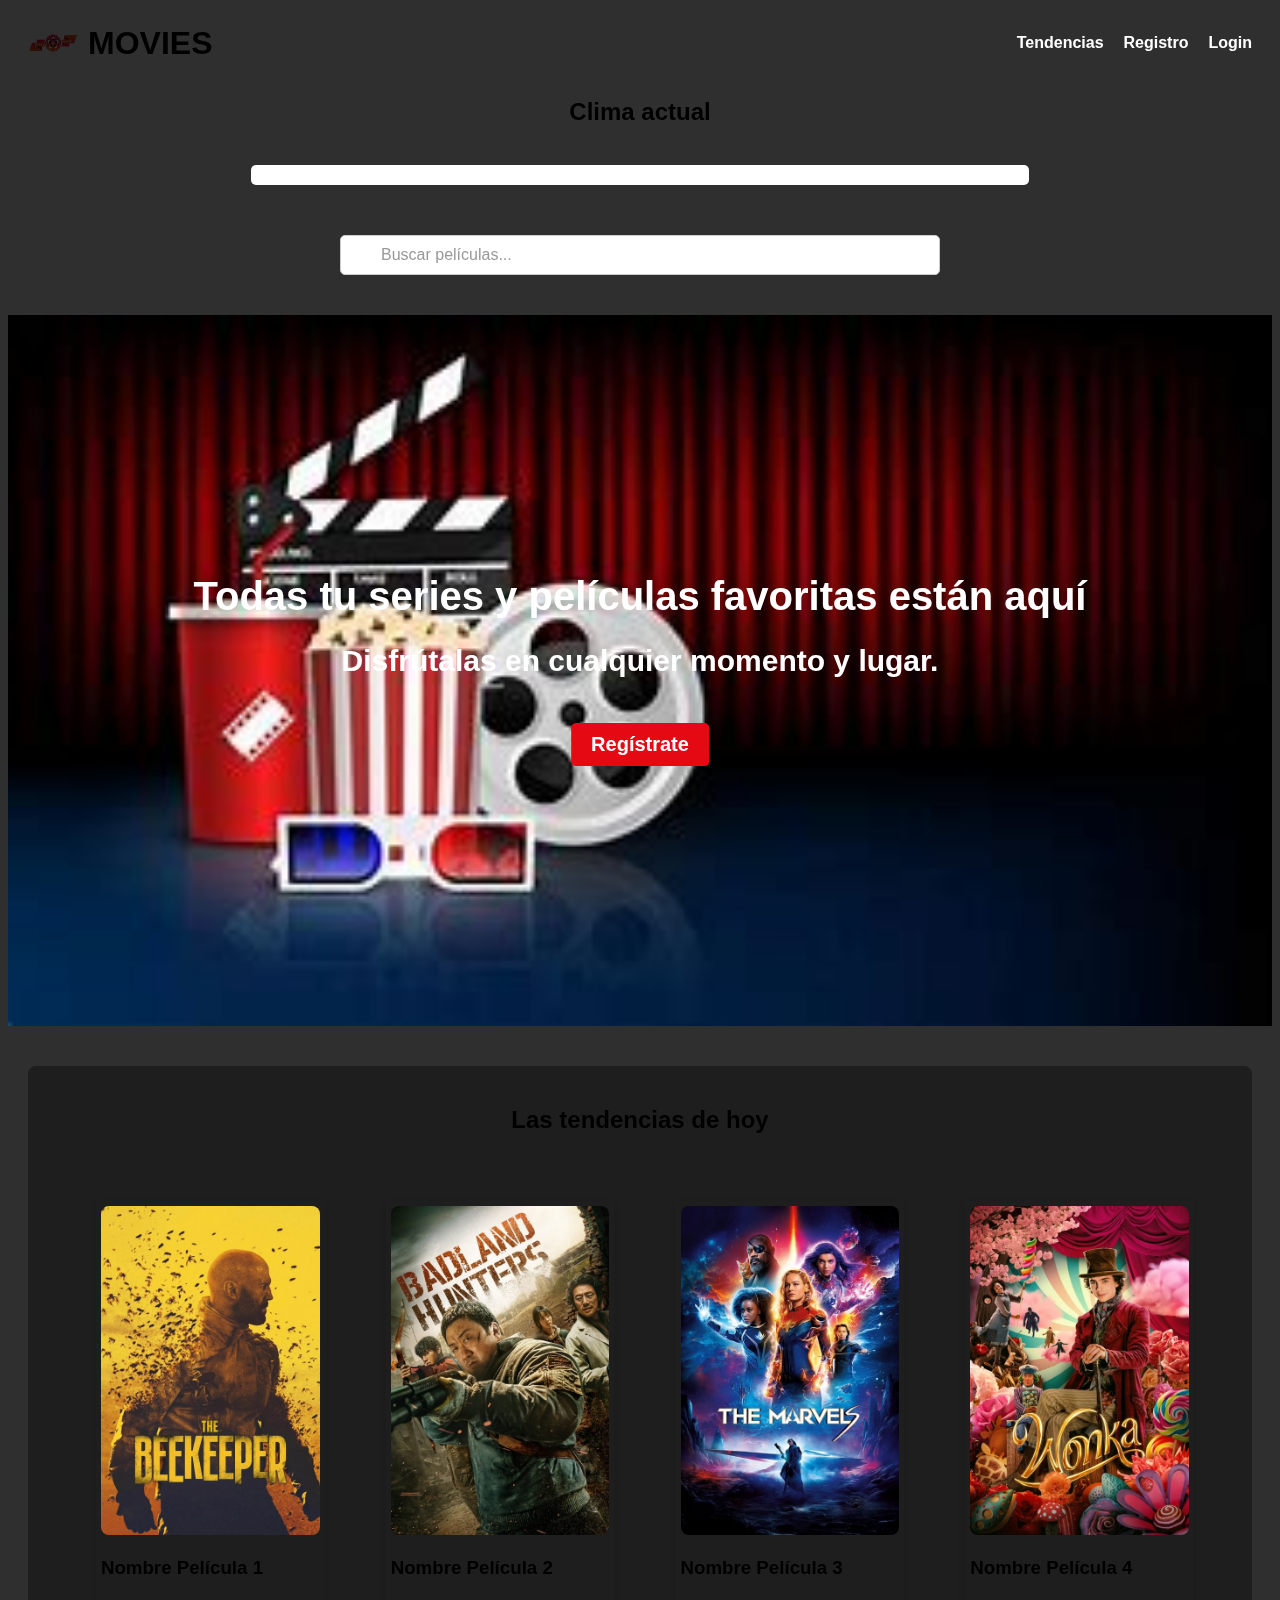
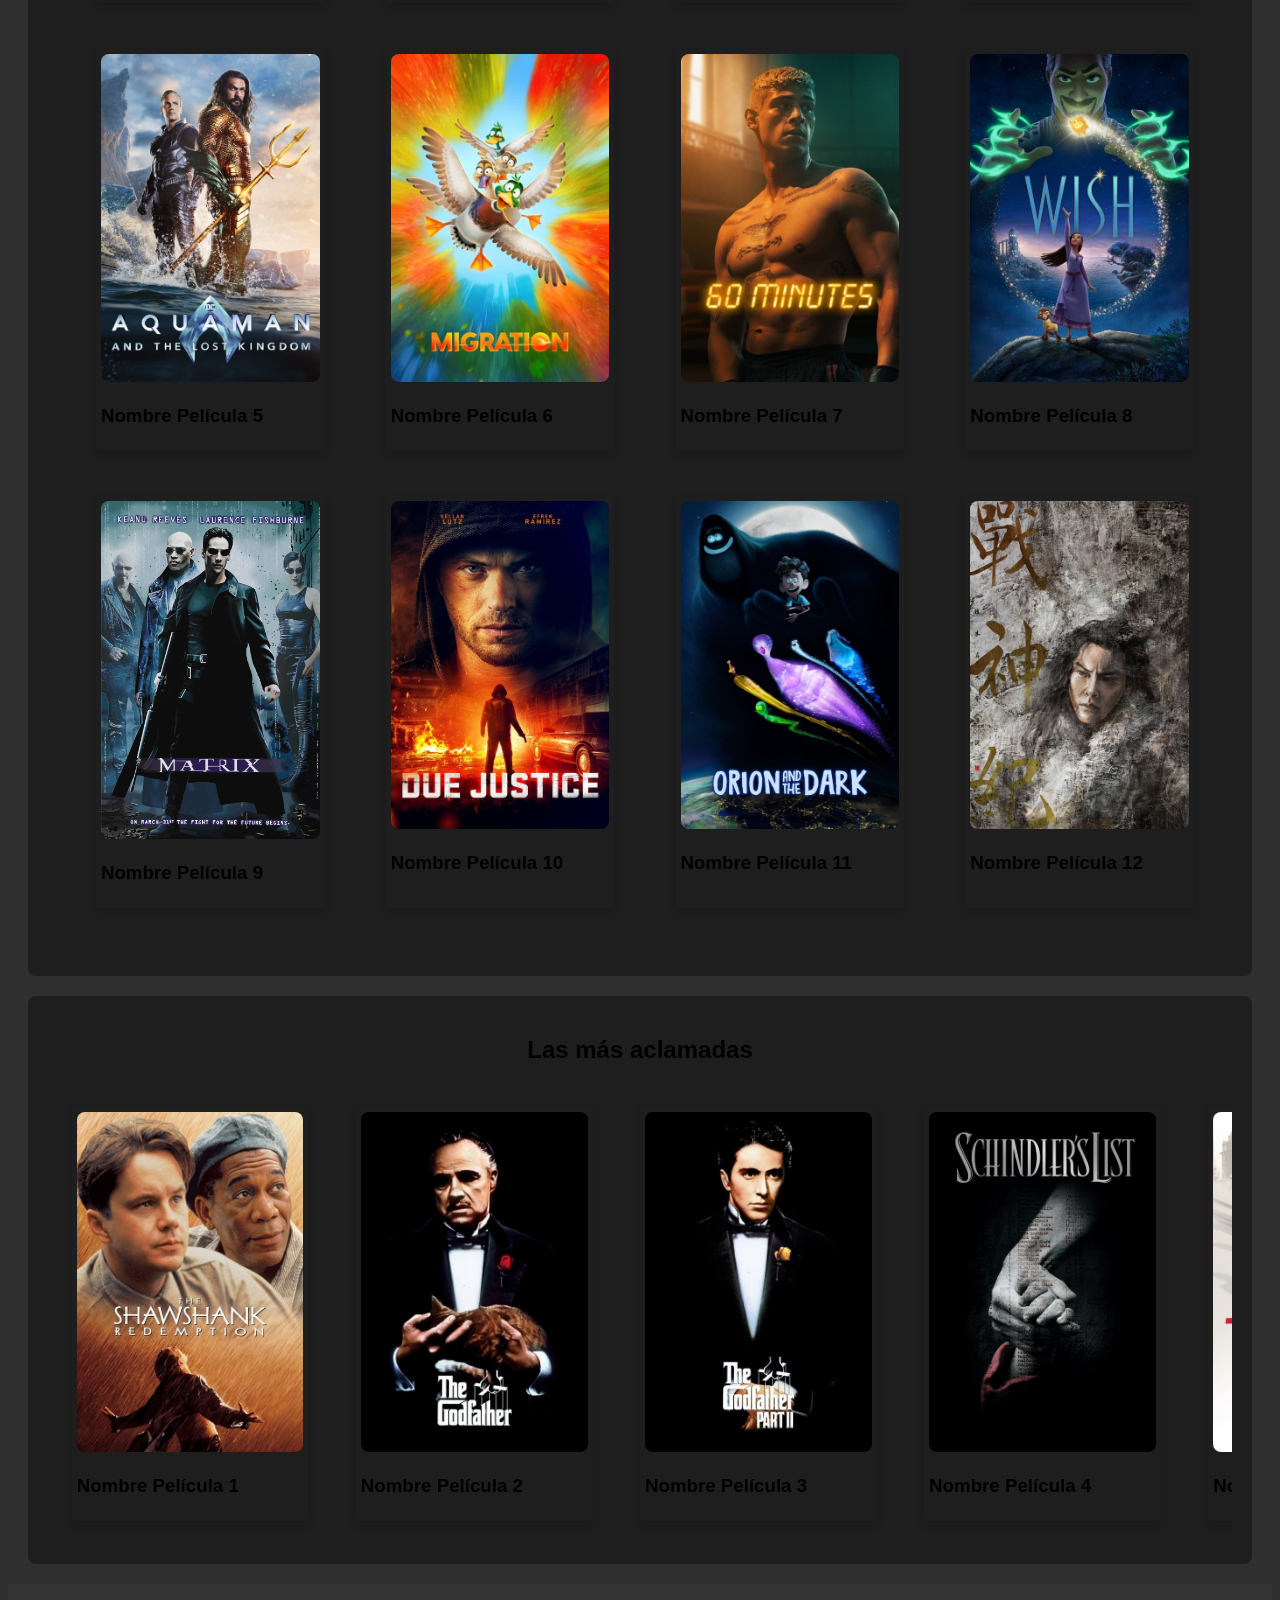
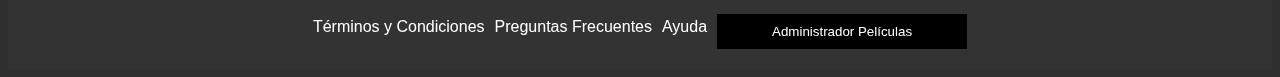
==== commit 66668db8: "TP FTONT PHP VALIDACIONES Y API" ====
--- a/index.html
+++ b/index.html
@@ -22,120 +22,34 @@
             </ul>
         </nav>
     </header>
+
+    <div class="weather-container">
+        <h2>Clima actual</h2>
+        <p id="weather"></p>
+    </div>
+    <div class="search-container">
+        <input type="text" id="searchInput" placeholder="Buscar películas...">
+    </div>
     <div class="main-content">
         <img src="assets/images/cine.png" alt="Imagen de cine" class="movie-image">
         <div class="titles-container">
             <h1>Todas tu series y películas favoritas están aquí</h1>
             <h2>Disfrútalas en cualquier momento y lugar.</h2>
-            <a href="./pages/registro.html" class="btn-signup">Regístrate</a>
+            <a href="./pages/login.html" class="btn-signup">Regístrate</a>
         </div>
     </div>
     <section id="tendencias-hoy">
         <h2 style="text-align: center;">Las tendencias de hoy</h2>
         <div class="peliculas-container">
-            <div class="peliculas-grid">
-                <div class="peliculas-grid">
-                    <div class="pelicula-grid">
-                        <img src="assets/images/peli_1.jpg" alt="Nombre Película 1">
-                        <h3>Nombre Película 1</h3>
-                    </div>
-                    <div class="pelicula-grid">
-                        <img src="assets/images/peli_2.jpg" alt="Nombre Película 2">
-                        <h3>Nombre Película 2</h3>
-                    </div>
-                    <div class="pelicula-grid">
-                        <img src="assets/images/peli_3.jpg" alt="Nombre Película 3">
-                        <h3>Nombre Película 3</h3>
-                    </div>
-                    <div class="pelicula-grid">
-                        <img src="assets/images/peli_4.jpg" alt="Nombre Película 4">
-                        <h3>Nombre Película 4</h3>
-                    </div>
-                    <div class="pelicula-grid">
-                        <img src="assets/images/peli_5.jpg" alt="Nombre Película 5">
-                        <h3>Nombre Película 5</h3>
-                    </div>
-                    <div class="pelicula-grid">
-                        <img src="assets/images/peli_6.jpg" alt="Nombre Película 6">
-                        <h3>Nombre Película 6</h3>
-                    </div>
-                    <div class="pelicula-grid">
-                        <img src="assets/images/peli_7.jpg" alt="Nombre Película 7">
-                        <h3>Nombre Película 7</h3>
-                    </div>
-                    <div class="pelicula-grid">
-                        <img src="assets/images/peli_8.jpg" alt="Nombre Película 8">
-                        <h3>Nombre Película 8</h3>
-                    </div>
-                    <div class="pelicula-grid">
-                        <img src="assets/images/peli_13.jpg" alt="Nombre Película 9">
-                        <h3>Nombre Película 9</h3>
-                    </div>
-                    <div class="pelicula-grid">
-                        <img src="assets/images/peli_10.jpg" alt="Nombre Película 10">
-                        <h3>Nombre Película 10</h3>
-                    </div>
-                    <div class="pelicula-grid">
-                        <img src="assets/images/peli_11.jpg" alt="Nombre Película 11">
-                        <h3>Nombre Película 11</h3>
-                    </div>
-                    <div class="pelicula-grid">
-                        <img src="assets/images/peli_12.jpg" alt="Nombre Película 12">
-                        <h3>Nombre Película 12</h3>
-                    </div>
-                </div>
+            <div class="peliculas-grid" id="tendenciasGrid">
+
+            </div>
+        </div>
     </section>
     <section id="tendencias">
-        <h2 style="text-align: center;">las mas aclamadas</h2>
-        <div class="peliculas-galeria">
-            <div class="pelicula">
-                <img src="assets/images/aclamada_1.jpg" alt="Nombre Película 1">
-                <h3>Nombre Película 1</h3>
-            </div>
-            <div class="pelicula">
-                <img src="assets\images\aclamada_2.jpg" alt="Nombre Película 2">
-                <h3>Nombre Película 2</h3>
-            </div>
-            <div class="pelicula">
-                <img src="assets\images\aclamada_3.jpg" alt="Nombre Película 3">
-                <h3>Nombre Película 3</h3>
-            </div>
-            <div class="pelicula">
-                <img src="assets\images\aclamada_4.jpg" alt="Nombre Película 4">
-                <h3>Nombre Película 4</h3>
-            </div>
-            <div class="pelicula">
-                <img src="assets\images\aclamada_5.jpg" alt="Nombre Película 5">
-                <h3>Nombre Película 5</h3>
-            </div>
-            <div class="pelicula">
-                <img src="assets\images\aclamada_6.jpg" alt="Nombre Película 6">
-                <h3>Nombre Película 6</h3>
-            </div>
-            <div class="pelicula">
-                <img src="assets\images\aclamada_7.jpg" alt="Nombre Película 7">
-                <h3>Nombre Película 7</h3>
-            </div>
-            <div class="pelicula">
-                <img src="assets\images\aclamada_8.jpg" alt="Nombre Película 8">
-                <h3>Nombre Película 8</h3>
-            </div>
-            <div class="pelicula">
-                <img src="assets\images\aclamada_9.jpg" alt="Nombre Película 9">
-                <h3>Nombre Película 9</h3>
-            </div>
-            <div class="pelicula">
-                <img src="assets\images\aclamada_10.jpg" alt="Nombre Película 10">
-                <h3>Nombre Película 10</h3>
-            </div>
-            <div class="pelicula">
-                <img src="assets\images\aclamada_11.jpg" alt="Nombre Película 11">
-                <h3>Nombre Película 11</h3>
-            </div>
-            <div class="pelicula">
-                <img src="assets\images\aclamada_12.jpg" alt="Nombre Película 12">
-                <h3>Nombre Película 12</h3>
-            </div>
+        <h2 style="text-align: center;">Las más aclamadas</h2>
+        <div class="peliculas-galeria" id="aclamadasGallery">
+
         </div>
     </section>
     <footer>
@@ -149,9 +63,96 @@
         </div>
     </footer>
 
-</body>
+    <script>
 
-</html>
+        const tendenciasPeliculas = [
+            { nombre: 'Nombre Película 1', imagen: 'assets/images/peli_1.jpg' },
+            { nombre: 'Nombre Película 2', imagen: 'assets/images/peli_2.jpg' },
+            { nombre: 'Nombre Película 3', imagen: 'assets/images/peli_3.jpg' },
+            { nombre: 'Nombre Película 4', imagen: 'assets/images/peli_4.jpg' },
+            { nombre: 'Nombre Película 5', imagen: 'assets/images/peli_5.jpg' },
+            { nombre: 'Nombre Película 6', imagen: 'assets/images/peli_6.jpg' },
+            { nombre: 'Nombre Película 7', imagen: 'assets/images/peli_7.jpg' },
+            { nombre: 'Nombre Película 8', imagen: 'assets/images/peli_8.jpg' },
+            { nombre: 'Nombre Película 9', imagen: 'assets/images/peli_13.jpg' },
+            { nombre: 'Nombre Película 10', imagen: 'assets/images/peli_10.jpg' },
+            { nombre: 'Nombre Película 11', imagen: 'assets/images/peli_11.jpg' },
+            { nombre: 'Nombre Película 12', imagen: 'assets/images/peli_12.jpg' }
+        ];
+
+
+        const aclamadasPeliculas = [
+            { nombre: 'Nombre Película 1', imagen: 'assets/images/aclamada_1.jpg' },
+            { nombre: 'Nombre Película 2', imagen: 'assets/images/aclamada_2.jpg' },
+            { nombre: 'Nombre Película 3', imagen: 'assets/images/aclamada_3.jpg' },
+            { nombre: 'Nombre Película 4', imagen: 'assets/images/aclamada_4.jpg' },
+            { nombre: 'Nombre Película 5', imagen: 'assets/images/aclamada_5.jpg' },
+            { nombre: 'Nombre Película 6', imagen: 'assets/images/aclamada_6.jpg' },
+            { nombre: 'Nombre Película 7', imagen: 'assets/images/aclamada_7.jpg' },
+            { nombre: 'Nombre Película 8', imagen: 'assets/images/aclamada_8.jpg' },
+            { nombre: 'Nombre Película 9', imagen: 'assets/images/aclamada_9.jpg' },
+            { nombre: 'Nombre Película 10', imagen: 'assets/images/aclamada_10.jpg' },
+            { nombre: 'Nombre Película 11', imagen: 'assets/images/aclamada_11.jpg' },
+            { nombre: 'Nombre Película 12', imagen: 'assets/images/aclamada_12.jpg' }
+        ];
+
+        function crearTarjetaPelicula(pelicula) {
+            const peliculaDiv = document.createElement('div');
+            peliculaDiv.classList.add('pelicula-grid');
+            const img = document.createElement('img');
+            img.src = pelicula.imagen;
+            img.alt = pelicula.nombre;
+            const h3 = document.createElement('h3');
+            h3.textContent = pelicula.nombre;
+            peliculaDiv.appendChild(img);
+            peliculaDiv.appendChild(h3);
+            return peliculaDiv;
+        }
+
+        function agregarPeliculas(peliculas, contenedorId, filtro = '') {
+            const contenedor = document.getElementById(contenedorId);
+            contenedor.innerHTML = ''; 
+            peliculas.forEach(function(pelicula) {
+                if (pelicula.nombre.toLowerCase().includes(filtro.toLowerCase())) {
+                    const peliculaDiv = crearTarjetaPelicula(pelicula);
+                    contenedor.appendChild(peliculaDiv);
+                }
+            });
+        }
+
+        agregarPeliculas(tendenciasPeliculas, 'tendenciasGrid');
+        agregarPeliculas(aclamadasPeliculas, 'aclamadasGallery');
+
+        document.getElementById('searchInput').addEventListener('input', function(event) {
+            const searchTerm = event.target.value;
+            agregarPeliculas(tendenciasPeliculas, 'tendenciasGrid', searchTerm);
+            agregarPeliculas(aclamadasPeliculas, 'aclamadasGallery', searchTerm);
+        });
+
+        function getWeather() {
+            const apiKey = '4fa7c93170f0052d7c04b444382e0029'; 
+            const city = 'Buenos Aires';
+            const apiUrl = `https://api.openweathermap.org/data/2.5/weather?q=${city}&appid=${apiKey}&lang=es&units=metric`;
+
+            fetch(apiUrl)
+            .then(response => response.json())
+            .then(data => {
+                const temperature = data.main.temp;
+                const description = data.weather[0].description;
+                const cityName = data.name;
+
+                const weatherElement = document.getElementById('weather');
+                weatherElement.textContent = `El clima en ${cityName} es ${description} con una temperatura de ${temperature}°C`;
+            })
+            .catch(error => {
+                console.error('Error al obtener el clima:', error);
+            });
+        }
+
+        document.addEventListener('DOMContentLoaded', getWeather);
+
+    </script>
+
 </body>
 
 </html>--- a/assets/css/styles.css
+++ b/assets/css/styles.css
@@ -300,6 +300,59 @@
     background-color: #555;
 }
 
+.weather-container {
+    display: flex;
+    justify-content: center;
+    align-items: center;
+    flex-direction: column;
+    margin-bottom: 20px;
+}
+
+#weather {
+    font-size: 1.2em; 
+    font-weight: bold; 
+    color: #2c3e50; 
+    background-color: #ffffff; 
+    padding: 10px; 
+    border-radius: 5px; 
+    text-align: center; 
+    margin-bottom: 20px;
+    width: 60%; 
+}
+
+.search-container {
+    display: flex;
+    justify-content: center;
+    align-items: center;
+    margin: 20px 0; 
+}
+
+#searchInput {
+    padding: 10px;
+    width: 80%;
+    max-width: 600px; 
+    border: 1px solid #ccc; 
+    border-radius: 5px;
+    font-size: 16px;
+    background-image: url('search-icon.png');
+    background-position: 10px center; 
+    background-repeat: no-repeat;
+    padding-left: 40px;
+    transition: width 0.4s ease-in-out; 
+}
+
+#searchInput:focus {
+    outline: none;
+    border-color: #66afe9;
+    box-shadow: 0 0 5px #66afe9;
+    width: 90%; 
+}
+
+#searchInput::placeholder {
+    color: #999; 
+    opacity: 1; 
+}
+
 
 @media (max-width: 1080px) {
     header {
